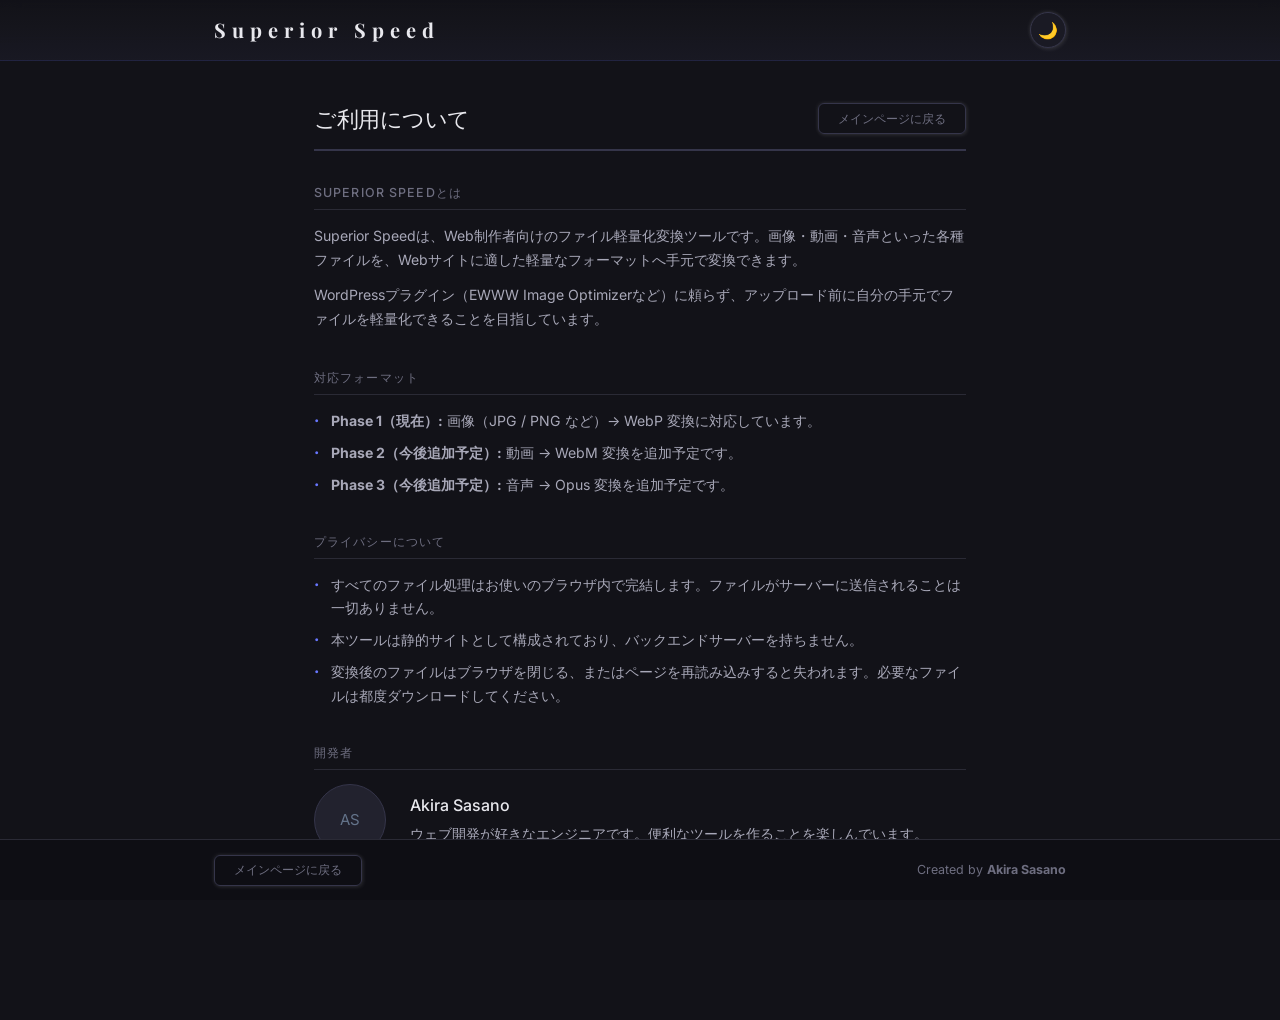
==== about.html @ 4af88aba "Initial commit: Superior Speed Phase 1 - image WebP converter" ====
<!DOCTYPE html>
<html lang="ja">
<head>
  <meta charset="UTF-8">
  <meta name="viewport" content="width=device-width, initial-scale=1">
  <title>ご利用について — Superior Speed</title>
  <link rel="preconnect" href="https://fonts.googleapis.com">
  <link rel="preconnect" href="https://fonts.gstatic.com" crossorigin>
  <link href="https://fonts.googleapis.com/css2?family=Inter:wght@400;500;600;700&family=Playfair+Display:wght@400;500;700&display=swap" rel="stylesheet">
  <link rel="stylesheet" href="css/style.css?v=1">
  <script src="js/theme.js?v=1"></script>
</head>
<body>

<!-- ===== Header ===== -->
<header id="site-header">
  <div class="header-inner">
    <a href="index.html" class="header-brand">
      <span class="header-title">Superior Speed</span>
    </a>
    <div class="header-actions">
      <button id="theme-toggle" class="icon-btn" title="テーマ切替">🌙</button>
    </div>
  </div>
</header>

<!-- ===== Content ===== -->
<div class="about-container">

  <div class="about-title-row">
    <h1 class="about-page-title">ご利用について</h1>
    <a href="index.html" class="about-page-back-btn">メインページに戻る</a>
  </div>

  <!-- 概要 -->
  <div class="about-section">
    <h2 class="about-section-title">Superior Speedとは</h2>
    <p>Superior Speedは、Web制作者向けのファイル軽量化変換ツールです。画像・動画・音声といった各種ファイルを、Webサイトに適した軽量なフォーマットへ手元で変換できます。</p>
    <p>WordPressプラグイン（EWWW Image Optimizerなど）に頼らず、アップロード前に自分の手元でファイルを軽量化できることを目指しています。</p>
  </div>

  <!-- 対応フォーマット -->
  <div class="about-section">
    <h2 class="about-section-title">対応フォーマット</h2>
    <ul class="policy-list">
      <li><strong>Phase 1（現在）:</strong> 画像（JPG / PNG など）→ WebP 変換に対応しています。</li>
      <li><strong>Phase 2（今後追加予定）:</strong> 動画 → WebM 変換を追加予定です。</li>
      <li><strong>Phase 3（今後追加予定）:</strong> 音声 → Opus 変換を追加予定です。</li>
    </ul>
  </div>

  <!-- プライバシー -->
  <div class="about-section">
    <h2 class="about-section-title">プライバシーについて</h2>
    <ul class="policy-list">
      <li>すべてのファイル処理はお使いのブラウザ内で完結します。ファイルがサーバーに送信されることは一切ありません。</li>
      <li>本ツールは静的サイトとして構成されており、バックエンドサーバーを持ちません。</li>
      <li>変換後のファイルはブラウザを閉じる、またはページを再読み込みすると失われます。必要なファイルは都度ダウンロードしてください。</li>
    </ul>
  </div>

  <!-- 作者について -->
  <div class="about-section">
    <h2 class="about-section-title">開発者</h2>
    <div class="author-card">
      <div class="author-avatar">AS</div>
      <div class="author-info">
        <div class="author-name">Akira Sasano</div>
        <div class="author-bio">ウェブ開発が好きなエンジニアです。便利なツールを作ることを楽しんでいます。</div>
      </div>
    </div>
  </div>

</div>

<!-- ===== Footer ===== -->
<footer id="site-footer">
  <div class="footer-inner">
    <a href="index.html" class="footer-about-link">メインページに戻る</a>
    <div class="footer-author">Created by <strong>Akira Sasano</strong></div>
  </div>
</footer>

</body>
</html>
---- css/style.css ----
/* =====================================================
   Superior Speed — Shared Styles  v1
   ===================================================== */

*, *::before, *::after { box-sizing: border-box; margin: 0; padding: 0; }

/* ----- Dark mode (default) ----- */
:root {
  --bg-page:       #121218;
  --bg-surface:    #1a1a24;
  --bg-elevated:   #22222e;
  --bg-input:      #1e1e2a;
  --text-primary:   #e8e8ed;
  --text-secondary: #a8a8b8;
  --text-muted:     #6e6e80;
  --text-faint:     #64748b;
  --border-subtle:  #2a2a35;
  --border-main:    #35354a;
  --border-mid:     #4e6280;
  --accent:         #6877ff;
  --accent-hover:   #5563ee;
  --accent-glow:    rgba(104, 119, 255, 0.25);
  --danger:         #ef4444;
  --danger-glow:    rgba(239, 68, 68, 0.2);
  --success-text:   #4ade80;
  --error-text:     #f87171;
  --warn-text:      #fbbf24;
  --header-bg:      rgba(18, 18, 24, 0.92);
  --footer-bg:      #0e0e14;
  --bg-stripe:      #1e1e29;
  --bg-row-hover:   #272733;
  --bg-thead:       #252531;
  --radius-sm:      6px;
  --radius-md:      6px;
  --radius-lg:      6px;
  --shadow-tight:   1px 1px 4px rgba(255, 255, 255, 0.12), -1px -1px 4px rgba(255, 255, 255, 0.06);
  --shadow-btn-color: 1px 1px 4px rgba(255, 255, 255, 0.4), 0 0 1px rgba(255, 255, 255, 0.15);
}

/* ----- Light mode overrides ----- */
html.light-mode {
  --bg-page:       #f5f5f7;
  --bg-surface:    #ffffff;
  --bg-elevated:   #ffffff;
  --bg-input:      #ededf0;
  --text-primary:   #1d1d1f;
  --text-secondary: #6e6e73;
  --text-muted:     #98989d;
  --text-faint:     #64748b;
  --border-subtle:  #d2d2d7;
  --border-main:    #c7c7cc;
  --border-mid:     #94a3b8;
  --accent:         #5a67f2;
  --accent-hover:   #4850e0;
  --success-text:   #15803d;
  --error-text:     #dc2626;
  --warn-text:      #b45309;
  --header-bg:      rgba(245, 245, 247, 0.95);
  --footer-bg:      #ededf0;
  --bg-stripe:      #f5f5f9;
  --bg-row-hover:   #ebebf0;
  --bg-thead:       #f2f2f6;
  --accent-glow:    rgba(90, 103, 242, 0.18);
  --shadow-tight:   1px 1px 4px rgba(0, 0, 0, 0.2), -1px -1px 4px rgba(0, 0, 0, 0.08);
  --shadow-btn-color: 1px 1px 4px rgba(0, 0, 0, 0.6), 0 0 1px rgba(0, 0, 0, 0.2);
}

/* ----- Base ----- */
body {
  font-family: "游ゴシック体", "Yu Gothic", "YuGothic", "Inter", "Hiragino Sans", sans-serif;
  background: var(--bg-page);
  color: var(--text-primary);
  font-size: 15px;
  line-height: 1.6;
  min-height: 100vh;
  padding-bottom: 80px;
  transition: background 0.2s, color 0.2s;
}

/* ----- Header ----- */
#site-header {
  position: sticky;
  top: 0;
  z-index: 100;
  background: linear-gradient(to bottom, rgba(18, 18, 24, 0.95), rgba(26, 26, 36, 0.90));
  backdrop-filter: blur(12px);
  -webkit-backdrop-filter: blur(12px);
  border-bottom: 1px solid rgba(104, 119, 255, 0.18);
}

html.light-mode #site-header {
  background: linear-gradient(to bottom, rgba(245, 245, 247, 0.97), rgba(255, 255, 255, 0.93));
  border-bottom: 1px solid rgba(90, 103, 242, 0.18);
}

.header-inner {
  max-width: 900px;
  margin: 0 auto;
  padding: 0.75rem 1.5rem;
  display: flex;
  align-items: center;
  justify-content: space-between;
  gap: 1rem;
}

.header-brand {
  display: flex;
  align-items: baseline;
  gap: 0.6rem;
  text-decoration: none;
  color: inherit;
}

.header-title {
  font-family: "Playfair Display", serif;
  font-size: 1.25rem;
  font-weight: 700;
  color: var(--text-primary);
  letter-spacing: 0.3em;
}

.header-sub {
  font-size: 0.75rem;
  color: var(--text-muted);
  letter-spacing: 0.04em;
}

.header-actions {
  display: flex;
  align-items: center;
  gap: 1.1rem;
}

.icon-btn {
  background: var(--bg-surface);
  border: 1px solid var(--border-main);
  border-radius: var(--radius-sm);
  color: var(--text-secondary);
  cursor: pointer;
  font-family: "游ゴシック体", "Yu Gothic", "YuGothic", "Inter", "Hiragino Sans", sans-serif;
  font-size: 0.83rem;
  font-weight: 500;
  padding: 0.4rem 0.85rem;
  display: flex;
  align-items: center;
  gap: 0.3rem;
  box-shadow: var(--shadow-tight);
  transition: border-color 0.15s, color 0.15s, background 0.15s;
  white-space: nowrap;
}

.icon-btn:hover {
  border-color: var(--accent);
  color: var(--text-primary);
  background: var(--bg-elevated);
}

/* ----- Theme toggle: circle ----- */
#theme-toggle {
  width: 36px;
  height: 36px;
  border-radius: 50%;
  padding: 0;
  justify-content: center;
  font-size: 1rem;
  position: relative;
}

#theme-toggle::after {
  content: attr(data-tooltip);
  position: absolute;
  top: calc(100% + 8px);
  right: 0;
  background: var(--bg-elevated);
  border: 1px solid var(--border-main);
  border-radius: 4px;
  color: var(--text-secondary);
  font-size: 0.72rem;
  font-weight: 500;
  padding: 0.25rem 0.6rem;
  white-space: nowrap;
  opacity: 0;
  pointer-events: none;
  transition: opacity 0.18s;
  z-index: 10;
}

#theme-toggle:hover::after { opacity: 1; }

/* ----- Container ----- */
.container {
  max-width: 900px;
  margin: 0 auto;
  padding: 40px 32px 48px;
  display: flex;
  flex-direction: column;
  gap: 32px;
}

/* ----- Card ----- */
.card {
  background: var(--bg-surface);
  border: 1px solid var(--border-main);
  border-radius: var(--radius-lg);
  padding: 1.75rem;
}

.card-title {
  font-size: 1.0rem;
  font-weight: 600;
  color: var(--text-primary);
  letter-spacing: -0.01em;
  margin-bottom: 1.4rem;
  border-left: 6px solid var(--accent);
  padding-left: 12px;
}

/* ----- Form ----- */
.form-field { display: flex; flex-direction: column; gap: 8px; }

.field-label {
  font-size: 0.8rem;
  color: var(--text-secondary);
  font-weight: 600;
  letter-spacing: 0.02em;
}

input[type="text"],
input[type="number"],
input[type="email"],
input[type="password"] {
  background: var(--bg-input);
  border: 1px solid var(--border-main);
  border-radius: var(--radius-sm);
  color: var(--text-primary);
  font-size: 0.95rem;
  padding: 0.6rem 0.9rem;
  outline: none;
  width: 100%;
  box-shadow: var(--shadow-tight);
  transition: border-color 0.18s, box-shadow 0.18s;
  font-family: "游ゴシック体", "Yu Gothic", "YuGothic", "Inter", "Hiragino Sans", sans-serif;
}

input:focus {
  border-color: var(--accent);
  box-shadow: 0 0 0 3px var(--accent-glow), 0 0 8px var(--accent-glow);
}

input::placeholder { color: var(--text-faint); }

/* Checkbox row */
.checkbox-row {
  display: flex;
  align-items: center;
  gap: 0.5rem;
  cursor: pointer;
  user-select: none;
}

.checkbox-row input[type="checkbox"] {
  accent-color: var(--accent);
  width: 16px;
  height: 16px;
  cursor: pointer;
}

.checkbox-row span { font-size: 0.88rem; color: var(--text-secondary); }

/* ----- Buttons ----- */
.btn {
  border: none;
  border-radius: var(--radius-sm);
  cursor: pointer;
  font-family: "游ゴシック体", "Yu Gothic", "YuGothic", "Inter", "Hiragino Sans", sans-serif;
  font-size: 0.92rem;
  font-weight: 600;
  padding: 0.6rem 1.4rem;
  transition: all 0.25s ease;
  white-space: nowrap;
  display: inline-flex;
  align-items: center;
  gap: 0.4rem;
  text-decoration: none;
}

.btn--primary {
  background: linear-gradient(135deg, var(--accent), #7c3aed);
  color: #fff;
  box-shadow: 0 2px 10px var(--accent-glow);
}

.btn--primary:hover:not(:disabled) {
  opacity: 0.88;
  box-shadow: 0 4px 18px rgba(99, 102, 241, 0.45);
  transform: translateY(-1px);
}

.btn--primary:disabled {
  opacity: 0.35;
  cursor: not-allowed;
  box-shadow: none;
  transform: none;
}

.btn--ghost {
  background: none;
  border: 1px solid var(--border-main);
  color: var(--text-secondary);
  box-shadow: var(--shadow-tight);
}

.btn--ghost:hover {
  border-color: var(--border-mid);
  color: var(--text-primary);
  background: var(--bg-elevated);
}

.btn--sm { padding: 0.42rem 0.9rem; font-size: 0.84rem; }

/* ----- Status message ----- */
.status-msg {
  margin-top: 1rem;
  font-size: 0.88rem;
  min-height: 1.4em;
  line-height: 1.5;
  padding: 0.55rem 0.85rem;
  border-radius: var(--radius-sm);
  display: none;
}

.status-msg.visible { display: block; }
.status-msg.success {
  color: var(--success-text);
  background: rgba(74, 222, 128, 0.07);
  border: 1px solid rgba(74, 222, 128, 0.3);
}
.status-msg.error {
  color: var(--error-text);
  background: rgba(248, 113, 113, 0.07);
  border: 1px solid rgba(248, 113, 113, 0.3);
}

html.light-mode .status-msg.success {
  background: rgba(21, 128, 61, 0.07);
  border-color: rgba(21, 128, 61, 0.3);
}
html.light-mode .status-msg.error {
  background: rgba(220, 38, 38, 0.07);
  border-color: rgba(220, 38, 38, 0.3);
}

/* ----- Footer ----- */
#site-footer {
  position: fixed;
  bottom: 0;
  left: 0;
  right: 0;
  background: var(--footer-bg);
  border-top: 1px solid var(--border-subtle);
  z-index: 50;
}

.footer-inner {
  max-width: 900px;
  margin: 0 auto;
  padding: 0.9rem 1.5rem;
  display: flex;
  align-items: center;
  justify-content: space-between;
  gap: 1.25rem;
  flex-wrap: wrap;
}

.footer-about-link {
  color: var(--text-muted);
  font-size: 0.78rem;
  text-decoration: none;
  border: 1px solid var(--border-main);
  border-radius: var(--radius-sm);
  padding: 0.28rem 1.2rem;
  box-shadow: var(--shadow-tight);
  transition: border-color 0.15s, color 0.15s;
  white-space: nowrap;
}

.footer-about-link:hover {
  border-color: var(--border-mid);
  color: var(--text-secondary);
}

.footer-notice {
  color: var(--text-muted);
  font-size: 0.78rem;
  line-height: 1.5;
}

.footer-author {
  color: var(--text-muted);
  font-size: 0.78rem;
}

/* ----- Loading spinner ----- */
.btn--loading {
  position: relative;
  color: transparent !important;
  pointer-events: none;
}

.btn--loading::after {
  content: "";
  position: absolute;
  inset: 0;
  margin: auto;
  width: 18px;
  height: 18px;
  border: 2px solid rgba(255, 255, 255, 0.3);
  border-top-color: #fff;
  border-radius: 50%;
  animation: spin 0.7s linear infinite;
}

@keyframes spin { to { transform: rotate(360deg); } }

/* =====================================================
   Tabs
   ===================================================== */

.tab-group {
  display: flex;
  gap: 0.5rem;
  margin-bottom: 1.5rem;
  flex-wrap: wrap;
}

.tab-btn {
  background: var(--bg-surface);
  border: 1px solid var(--border-main);
  border-radius: var(--radius-sm);
  color: var(--text-secondary);
  cursor: pointer;
  font-family: "游ゴシック体", "Yu Gothic", "YuGothic", "Inter", "Hiragino Sans", sans-serif;
  font-size: 0.9rem;
  font-weight: 600;
  padding: 0.65rem 1.3rem;
  box-shadow: var(--shadow-tight);
  transition: border-color 0.15s, color 0.15s, background 0.15s;
  position: relative;
}

.tab-btn:hover:not(:disabled) {
  border-color: var(--border-mid);
  color: var(--text-primary);
  background: var(--bg-elevated);
}

.tab-btn.active {
  border-color: var(--accent);
  color: var(--text-primary);
  background: rgba(104, 119, 255, 0.1);
}

.tab-btn:disabled {
  opacity: 0.4;
  cursor: not-allowed;
}

.tab-btn[title]:hover::after {
  content: attr(title);
  position: absolute;
  top: calc(100% + 8px);
  left: 50%;
  transform: translateX(-50%);
  background: var(--bg-elevated);
  border: 1px solid var(--border-main);
  border-radius: 4px;
  color: var(--text-secondary);
  font-size: 0.72rem;
  font-weight: 500;
  padding: 0.3rem 0.7rem;
  white-space: nowrap;
  z-index: 10;
}

.tab-panel { display: none; }
.tab-panel.active { display: block; }

/* =====================================================
   Dropzone
   ===================================================== */

.dropzone {
  border: 2px dashed var(--border-main);
  border-radius: var(--radius-lg);
  padding: 2.5rem 1.5rem;
  text-align: center;
  cursor: pointer;
  transition: border-color 0.18s, background 0.18s;
  background: var(--bg-elevated);
}

.dropzone:hover,
.dropzone.dragover {
  border-color: var(--accent);
  background: rgba(104, 119, 255, 0.06);
}

.dropzone-icon { font-size: 2rem; margin-bottom: 0.5rem; }

.dropzone-text {
  color: var(--text-secondary);
  font-size: 0.92rem;
}

.dropzone-hint {
  color: var(--text-muted);
  font-size: 0.78rem;
  margin-top: 0.4rem;
}

/* =====================================================
   File list (pre-conversion)
   ===================================================== */

.file-list {
  display: flex;
  flex-direction: column;
  gap: 0.75rem;
  margin-top: 1.25rem;
}

.file-item {
  background: var(--bg-elevated);
  border: 1px solid var(--border-main);
  border-radius: var(--radius-md);
  padding: 0.9rem 1.1rem;
  display: flex;
  align-items: center;
  gap: 1rem;
  flex-wrap: wrap;
}

.file-item-info {
  flex: 1;
  min-width: 180px;
  display: flex;
  flex-direction: column;
  gap: 0.2rem;
}

.file-item-name {
  font-size: 0.85rem;
  color: var(--text-secondary);
  overflow: hidden;
  text-overflow: ellipsis;
  white-space: nowrap;
}

.file-item-size {
  font-size: 0.75rem;
  color: var(--text-muted);
}

.file-item-rename {
  flex: 1;
  min-width: 200px;
}

.file-item-remove {
  background: none;
  border: none;
  color: var(--text-muted);
  cursor: pointer;
  font-size: 1rem;
  padding: 0.3rem 0.5rem;
  transition: color 0.15s;
}

.file-item-remove:hover { color: var(--error-text); }

/* =====================================================
   Convert settings
   ===================================================== */

.settings-grid {
  display: flex;
  flex-direction: column;
  gap: 1.1rem;
  margin-top: 1.25rem;
}

.slider-row {
  display: flex;
  align-items: center;
  gap: 1rem;
}

.slider-row input[type="range"] {
  flex: 1;
  accent-color: var(--accent);
  cursor: pointer;
}

.slider-value {
  font-size: 0.9rem;
  font-weight: 600;
  color: var(--text-primary);
  min-width: 3.2em;
  text-align: right;
}

.resize-row {
  display: flex;
  align-items: center;
  gap: 1rem;
  flex-wrap: wrap;
}

.resize-row input[type="number"] {
  max-width: 140px;
}

/* =====================================================
   Progress
   ===================================================== */

.progress-wrap {
  margin-top: 1.25rem;
  display: none;
  flex-direction: column;
  gap: 0.5rem;
}

.progress-wrap.visible { display: flex; }

.progress-bar-track {
  background: var(--bg-input);
  border: 1px solid var(--border-main);
  border-radius: 999px;
  height: 10px;
  overflow: hidden;
}

.progress-bar-fill {
  background: linear-gradient(135deg, var(--accent), #7c3aed);
  height: 100%;
  width: 0%;
  transition: width 0.2s ease;
}

.progress-label {
  font-size: 0.8rem;
  color: var(--text-muted);
}

/* =====================================================
   Results
   ===================================================== */

.results-section { margin-top: 1.5rem; }

.result-item {
  background: var(--bg-elevated);
  border: 1px solid var(--border-main);
  border-radius: var(--radius-md);
  padding: 0.9rem 1.1rem;
  display: flex;
  align-items: center;
  gap: 1rem;
  flex-wrap: wrap;
  margin-bottom: 0.75rem;
}

.result-name {
  flex: 1;
  min-width: 160px;
  font-size: 0.88rem;
  color: var(--text-primary);
  overflow: hidden;
  text-overflow: ellipsis;
  white-space: nowrap;
}

.result-sizes {
  font-size: 0.8rem;
  color: var(--text-muted);
  white-space: nowrap;
}

.result-reduction {
  font-size: 0.9rem;
  font-weight: 700;
  color: var(--success-text);
  white-space: nowrap;
}

.result-reduction--increase {
  color: var(--error-text);
}

.result-download {
  background: var(--accent);
  border: none;
  color: #fff;
  box-shadow: var(--shadow-btn-color);
}

.result-download:hover {
  background: var(--accent-hover);
}

.results-actions {
  margin-top: 1rem;
  display: flex;
  justify-content: flex-end;
}

/* =====================================================
   About page
   ===================================================== */

.about-container {
  max-width: 700px;
  margin: 0 auto;
  padding: 2.5rem 1.5rem 3rem;
}

.about-title-row {
  display: flex;
  align-items: center;
  justify-content: space-between;
  gap: 1rem;
  margin-bottom: 2rem;
  padding-bottom: 0.75rem;
  border-bottom: 2px solid var(--border-main);
}

.about-page-title {
  font-size: 1.4rem;
  font-weight: 500;
  color: var(--text-primary);
  letter-spacing: -0.02em;
}

.about-page-back-btn {
  color: var(--text-muted);
  font-size: 0.78rem;
  text-decoration: none;
  border: 1px solid var(--border-main);
  border-radius: var(--radius-sm);
  padding: 0.28rem 1.2rem;
  box-shadow: var(--shadow-tight);
  transition: border-color 0.15s, color 0.15s;
  white-space: nowrap;
  flex-shrink: 0;
}

.about-page-back-btn:hover {
  border-color: var(--border-mid);
  color: var(--text-secondary);
}

.about-section { margin-bottom: 2.25rem; }

.about-section-title {
  font-size: 0.78rem;
  font-weight: 500;
  color: var(--text-muted);
  text-transform: uppercase;
  letter-spacing: 0.09em;
  margin-bottom: 0.85rem;
  padding-bottom: 0.4rem;
  border-bottom: 1px solid var(--border-subtle);
}

.about-section p {
  font-size: 0.88rem;
  color: var(--text-secondary);
  line-height: 1.75;
  margin-bottom: 0.6rem;
}

.policy-list {
  list-style: none;
  display: flex;
  flex-direction: column;
  gap: 0.55rem;
}

.policy-list li {
  font-size: 0.88rem;
  color: var(--text-secondary);
  line-height: 1.65;
  padding-left: 1.2em;
  position: relative;
}

.policy-list li::before {
  content: "·";
  position: absolute;
  left: 0;
  color: var(--accent);
  font-weight: 700;
  font-size: 1.2em;
  line-height: 1.5;
}

.author-card {
  display: flex;
  align-items: center;
  gap: 1.5rem;
}

.author-avatar {
  width: 72px;
  height: 72px;
  border-radius: 50%;
  display: flex;
  align-items: center;
  justify-content: center;
  flex-shrink: 0;
  color: var(--text-faint);
  overflow: hidden;
  background: var(--bg-elevated);
  border: 1px solid var(--border-main);
}

.author-avatar img {
  width: 100%;
  height: 100%;
  object-fit: cover;
  display: block;
}

.author-info { flex: 1; min-width: 0; }

.author-name {
  font-size: 1rem;
  font-weight: 500;
  color: var(--text-primary);
  margin-bottom: 0.35rem;
}

.author-bio {
  font-size: 0.85rem;
  color: var(--text-secondary);
  line-height: 1.6;
}

/* =====================================================
   Auth Screen
   ===================================================== */

#auth-screen {
  display: none;
  position: fixed;
  inset: 0;
  z-index: 500;
  background: var(--bg-page);
  align-items: center;
  justify-content: center;
  padding: 1.5rem;
}

html.auth-required #auth-screen { display: flex; }
html.auth-required #app-content { display: none !important; }

.auth-card {
  background: var(--bg-surface);
  border: 1px solid var(--border-main);
  border-radius: var(--radius-lg);
  padding: 2.5rem 2rem;
  width: 100%;
  max-width: 400px;
  display: flex;
  flex-direction: column;
  gap: 1.1rem;
  box-shadow: 0 8px 40px rgba(0, 0, 0, 0.45);
}

html.light-mode .auth-card {
  box-shadow: 0 4px 24px rgba(0, 0, 0, 0.12);
}

.auth-logo {
  font-family: "Playfair Display", serif;
  font-size: 1.6rem;
  font-weight: 700;
  color: var(--text-primary);
  letter-spacing: 0.3em;
  text-align: center;
}

.auth-tagline {
  font-size: 0.77rem;
  color: var(--text-muted);
  text-align: center;
  letter-spacing: 0.05em;
  margin-top: -0.5rem;
}

.auth-message {
  font-size: 0.87rem;
  color: var(--text-secondary);
  text-align: center;
  padding-top: 0.6rem;
  border-top: 1px solid var(--border-subtle);
}

.auth-btn {
  width: 100%;
  justify-content: center;
  padding: 0.72rem;
}

.auth-error {
  font-size: 0.84rem;
  color: var(--error-text);
  text-align: center;
  min-height: 1.2em;
}

/* プライバシー案内（ログイン画面） */
.auth-notice {
  font-size: 0.78rem;
  color: var(--text-muted);
  text-align: center;
  line-height: 1.6;
  margin-top: 0.7rem;
  padding-top: 0.6rem;
  border-top: 1px solid var(--border-subtle);
}

/* ----- Responsive ----- */
@media (max-width: 600px) {
  .header-sub { display: none; }
  .footer-inner { flex-direction: column; align-items: flex-start; gap: 0.5rem; }
  .author-card { flex-direction: column; align-items: flex-start; gap: 1rem; }
  .file-item, .result-item { flex-direction: column; align-items: stretch; }
  .tab-group { gap: 0.4rem; }
  .tab-btn { padding: 0.55rem 0.9rem; font-size: 0.84rem; }
  .container { padding: 24px 18px 40px; }
}
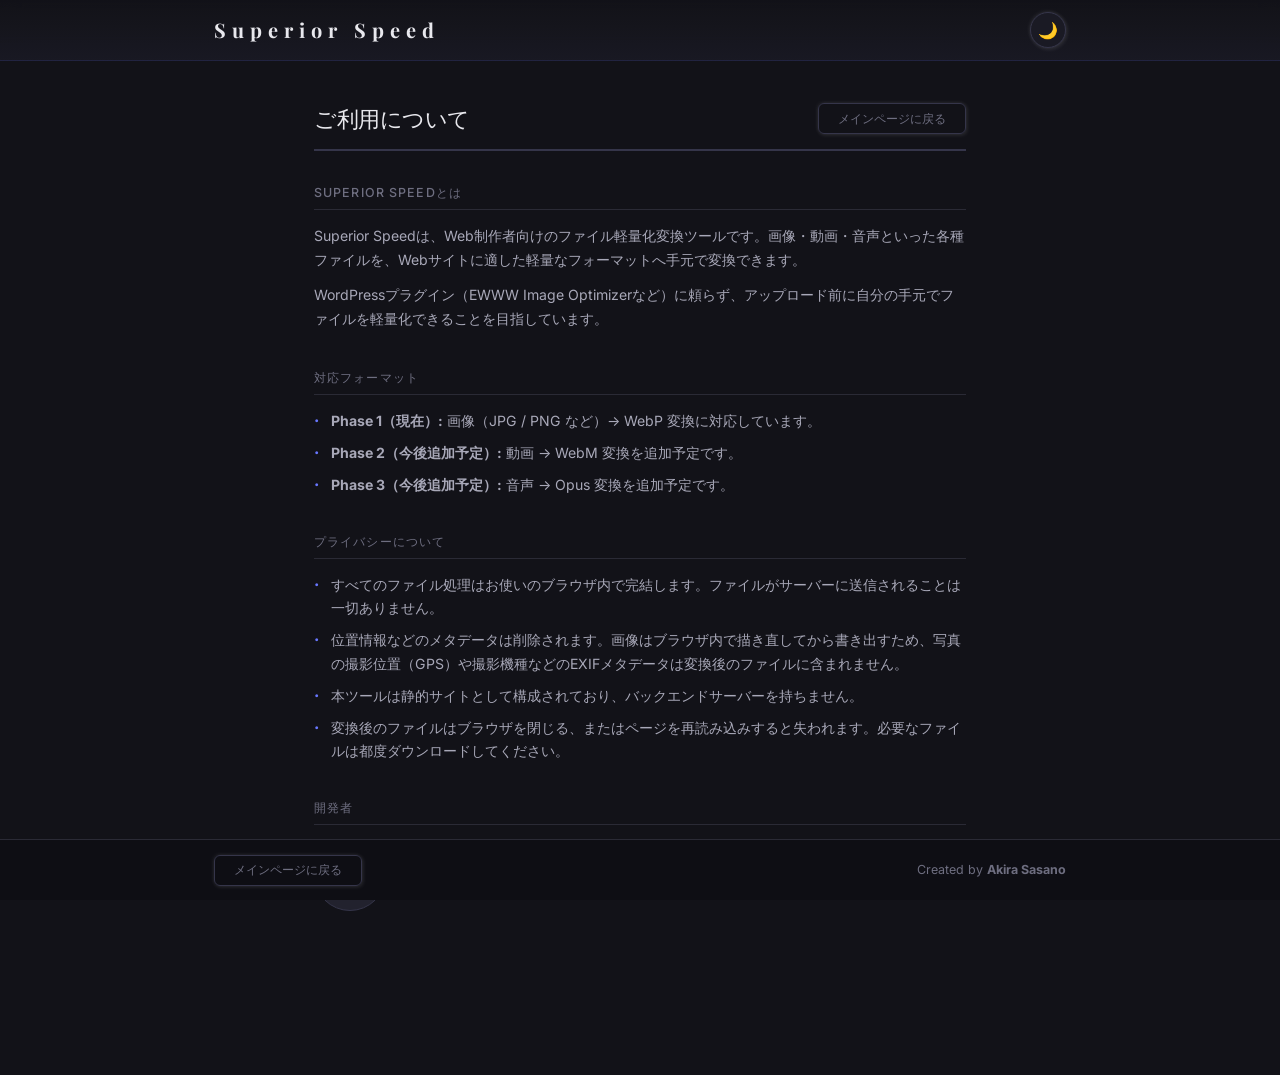
==== commit 39fe4aa6: "Phase 1.5: polish image WebP conversion (ZIP download, long-edge resize, memory cleanup, clearer err" ====
--- a/about.html
+++ b/about.html
@@ -4,11 +4,12 @@
   <meta charset="UTF-8">
   <meta name="viewport" content="width=device-width, initial-scale=1">
   <title>ご利用について — Superior Speed</title>
+  <link rel="icon" type="image/svg+xml" href="favicon.svg">
   <link rel="preconnect" href="https://fonts.googleapis.com">
   <link rel="preconnect" href="https://fonts.gstatic.com" crossorigin>
   <link href="https://fonts.googleapis.com/css2?family=Inter:wght@400;500;600;700&family=Playfair+Display:wght@400;500;700&display=swap" rel="stylesheet">
-  <link rel="stylesheet" href="css/style.css?v=1">
-  <script src="js/theme.js?v=1"></script>
+  <link rel="stylesheet" href="css/style.css?v=2">
+  <script src="js/theme.js?v=2"></script>
 </head>
 <body>
 
@@ -54,6 +55,7 @@
     <h2 class="about-section-title">プライバシーについて</h2>
     <ul class="policy-list">
       <li>すべてのファイル処理はお使いのブラウザ内で完結します。ファイルがサーバーに送信されることは一切ありません。</li>
+      <li>位置情報などのメタデータは削除されます。画像はブラウザ内で描き直してから書き出すため、写真の撮影位置（GPS）や撮影機種などのEXIFメタデータは変換後のファイルに含まれません。</li>
       <li>本ツールは静的サイトとして構成されており、バックエンドサーバーを持ちません。</li>
       <li>変換後のファイルはブラウザを閉じる、またはページを再読み込みすると失われます。必要なファイルは都度ダウンロードしてください。</li>
     </ul>
--- a/css/style.css
+++ b/css/style.css
@@ -329,7 +329,7 @@
   display: none;
 }
 
-.status-msg.visible { display: block; }
+.status-msg.visible { display: block; white-space: pre-line; }
 .status-msg.success {
   color: var(--success-text);
   background: rgba(74, 222, 128, 0.07);
@@ -341,6 +341,16 @@
   border: 1px solid rgba(248, 113, 113, 0.3);
 }
 
+.status-msg.warn {
+  color: var(--text-secondary);
+  background: rgba(251, 191, 36, 0.06);
+  border: 1px solid rgba(251, 191, 36, 0.25);
+}
+
+html.light-mode .status-msg.warn {
+  background: rgba(180, 83, 9, 0.05);
+  border-color: rgba(180, 83, 9, 0.22);
+}
 html.light-mode .status-msg.success {
   background: rgba(21, 128, 61, 0.07);
   border-color: rgba(21, 128, 61, 0.3);
@@ -620,6 +630,22 @@
   max-width: 140px;
 }
 
+.resize-row input[type="number"][aria-invalid="true"] {
+  border-color: var(--error-text);
+}
+
+.field-error {
+  font-size: 0.8rem;
+  color: var(--error-text);
+}
+
+.field-error:empty { display: none; }
+
+.settings-note {
+  font-size: 0.78rem;
+  color: var(--text-muted);
+}
+
 /* =====================================================
    Progress
    ===================================================== */
@@ -696,6 +722,20 @@
 
 .result-reduction--increase {
   color: var(--error-text);
+}
+
+.result-error {
+  flex-basis: 100%;
+  font-size: 0.8rem;
+  color: var(--error-text);
+  line-height: 1.5;
+}
+
+.result-note {
+  flex-basis: 100%;
+  font-size: 0.78rem;
+  color: var(--text-muted);
+  line-height: 1.5;
 }
 
 .result-download {
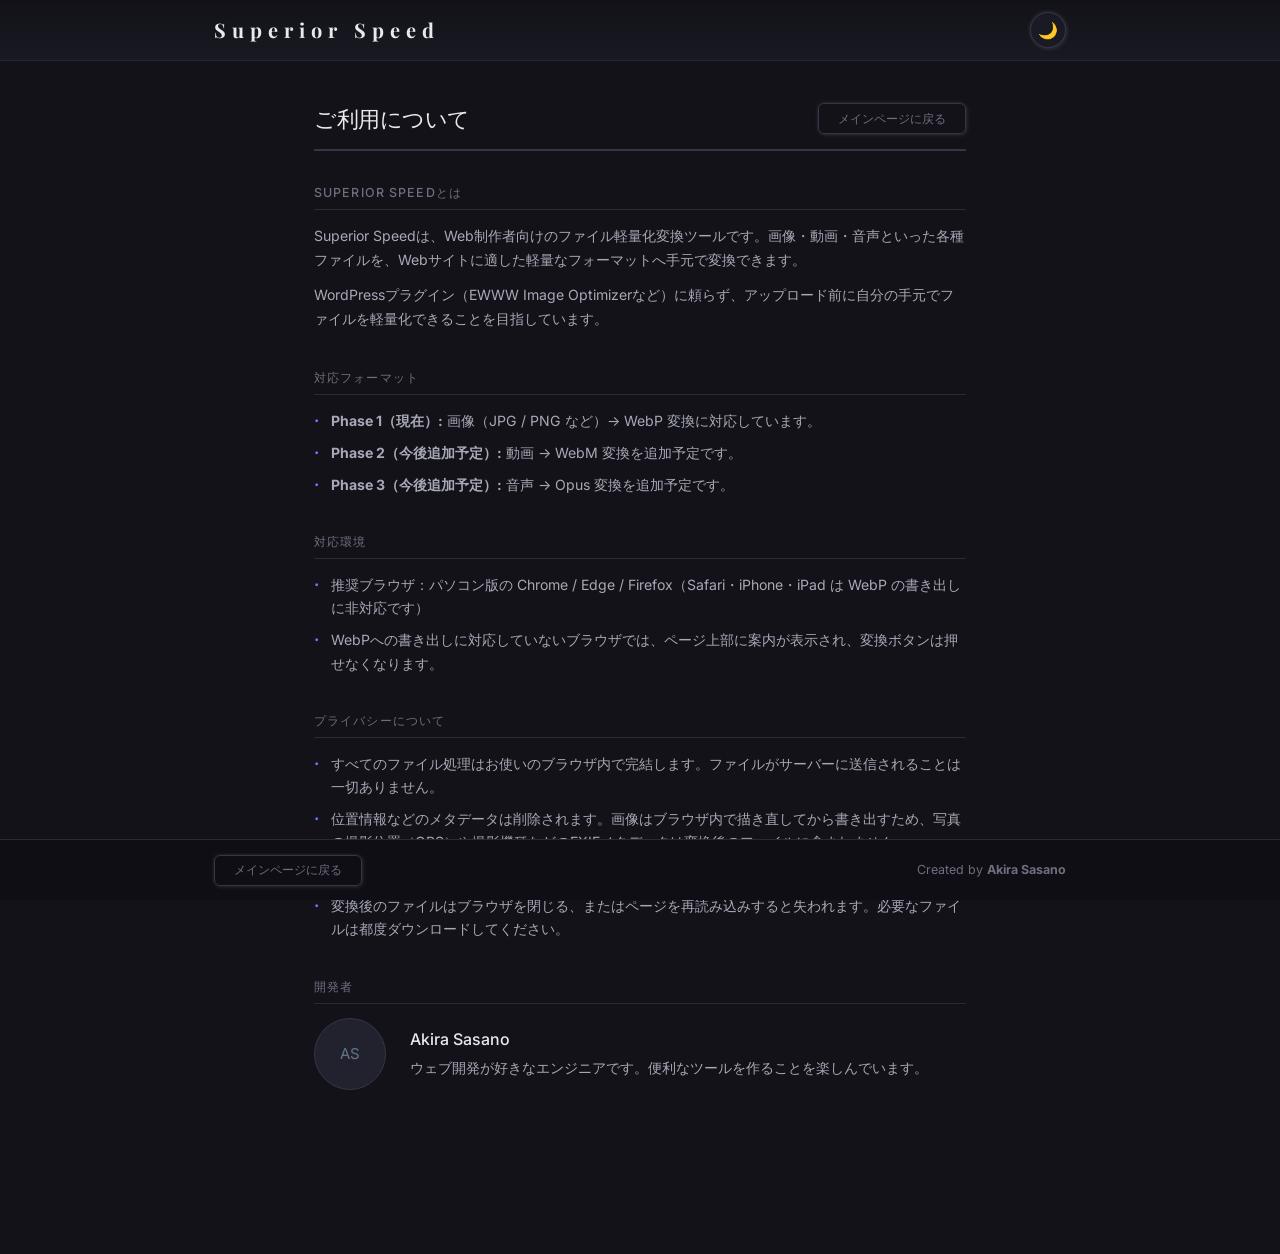
==== commit eec3c410: "Phase 1.6: add bulk sequential rename (base name + number) for large batches Co-Authored-By: Claude " ====
--- a/about.html
+++ b/about.html
@@ -8,7 +8,7 @@
   <link rel="preconnect" href="https://fonts.googleapis.com">
   <link rel="preconnect" href="https://fonts.gstatic.com" crossorigin>
   <link href="https://fonts.googleapis.com/css2?family=Inter:wght@400;500;600;700&family=Playfair+Display:wght@400;500;700&display=swap" rel="stylesheet">
-  <link rel="stylesheet" href="css/style.css?v=2">
+  <link rel="stylesheet" href="css/style.css?v=3">
   <script src="js/theme.js?v=2"></script>
 </head>
 <body>
@@ -50,6 +50,15 @@
     </ul>
   </div>
 
+  <!-- 対応環境 -->
+  <div class="about-section">
+    <h2 class="about-section-title">対応環境</h2>
+    <ul class="policy-list">
+      <li>推奨ブラウザ：パソコン版の Chrome / Edge / Firefox（Safari・iPhone・iPad は WebP の書き出しに非対応です）</li>
+      <li>WebPへの書き出しに対応していないブラウザでは、ページ上部に案内が表示され、変換ボタンは押せなくなります。</li>
+    </ul>
+  </div>
+
   <!-- プライバシー -->
   <div class="about-section">
     <h2 class="about-section-title">プライバシーについて</h2>
--- a/css/style.css
+++ b/css/style.css
@@ -197,6 +197,8 @@
   gap: 32px;
 }
 
+[hidden] { display: none !important; }
+
 /* ----- Card ----- */
 .card {
   background: var(--bg-surface);
@@ -588,6 +590,227 @@
 
 .file-item-remove:hover { color: var(--error-text); }
 
+/* ----- File list: header / compact (sequential mode) ----- */
+.file-list-header {
+  display: flex;
+  align-items: center;
+  justify-content: space-between;
+  gap: 1rem;
+  margin-top: 1.25rem;
+}
+
+.file-count {
+  font-size: 0.85rem;
+  color: var(--text-secondary);
+}
+
+.file-list-header + .file-list { margin-top: 0.6rem; }
+
+.file-list--compact { gap: 0; }
+
+.file-list--compact .file-item {
+  border-radius: 0;
+  border-bottom-width: 0;
+  padding: 0.35rem 0.5rem 0.35rem 0.9rem;
+  flex-wrap: nowrap;
+  gap: 0.75rem;
+}
+
+.file-list--compact .file-item:first-child { border-top-left-radius: var(--radius-md); border-top-right-radius: var(--radius-md); }
+.file-list--compact .file-item:last-child { border-bottom-width: 1px; border-bottom-left-radius: var(--radius-md); border-bottom-right-radius: var(--radius-md); }
+
+.file-list--compact .file-item-info {
+  flex-direction: row;
+  align-items: baseline;
+  gap: 0.75rem;
+  min-width: 0;
+}
+
+.file-list--compact .file-item-name { flex: 1; min-width: 0; }
+.file-list--compact .file-item-size { white-space: nowrap; }
+.file-list--compact .file-item-remove { font-size: 0.85rem; padding: 0.15rem 0.4rem; }
+
+.file-item-remove:disabled { opacity: 0.4; cursor: not-allowed; }
+.file-item-remove:disabled:hover { color: var(--text-muted); }
+
+/* =====================================================
+   Pickers / naming
+   ===================================================== */
+
+.picker-row {
+  display: flex;
+  align-items: center;
+  gap: 0.5rem 1rem;
+  flex-wrap: wrap;
+  margin-top: 0.85rem;
+}
+
+.btn--ghost:disabled {
+  opacity: 0.4;
+  cursor: not-allowed;
+}
+
+.dropzone.is-disabled {
+  opacity: 0.5;
+  cursor: not-allowed;
+  pointer-events: none;
+}
+
+.naming-section {
+  display: flex;
+  flex-direction: column;
+  gap: 0.6rem;
+  margin-top: 1.5rem;
+}
+
+.segmented {
+  display: inline-flex;
+  align-self: flex-start;
+  border: 1px solid var(--border-main);
+  border-radius: var(--radius-sm);
+  overflow: hidden;
+  box-shadow: var(--shadow-tight);
+}
+
+.segmented-option {
+  position: relative;
+  cursor: pointer;
+}
+
+.segmented-option + .segmented-option { border-left: 1px solid var(--border-main); }
+
+.segmented-option input {
+  position: absolute;
+  opacity: 0;
+  pointer-events: none;
+}
+
+.segmented-option span {
+  display: block;
+  padding: 0.45rem 1rem;
+  font-size: 0.85rem;
+  color: var(--text-secondary);
+  background: var(--bg-input);
+  transition: background 0.18s, color 0.18s;
+}
+
+.segmented-option input:checked + span {
+  background: var(--accent);
+  color: #fff;
+}
+
+.segmented-option input:focus-visible + span {
+  box-shadow: inset 0 0 0 2px var(--accent-glow);
+}
+
+.segmented-option input:disabled + span {
+  opacity: 0.5;
+  cursor: not-allowed;
+}
+
+.seq-settings {
+  display: grid;
+  grid-template-columns: minmax(160px, 2fr) repeat(3, minmax(110px, 1fr));
+  gap: 0.9rem;
+  margin-top: 0.4rem;
+}
+
+select {
+  background: var(--bg-input);
+  border: 1px solid var(--border-main);
+  border-radius: var(--radius-sm);
+  color: var(--text-primary);
+  font-size: 0.95rem;
+  padding: 0.6rem 0.9rem;
+  outline: none;
+  width: 100%;
+  box-shadow: var(--shadow-tight);
+  font-family: "游ゴシック体", "Yu Gothic", "YuGothic", "Inter", "Hiragino Sans", sans-serif;
+  cursor: pointer;
+}
+
+select:focus {
+  border-color: var(--accent);
+  box-shadow: 0 0 0 3px var(--accent-glow), 0 0 8px var(--accent-glow);
+}
+
+input:disabled, select:disabled { opacity: 0.55; cursor: not-allowed; }
+
+input[aria-invalid="true"] { border-color: var(--error-text); }
+
+/* ----- Name preview ----- */
+.seq-preview {
+  margin-top: 1.5rem;
+  display: flex;
+  flex-direction: column;
+  gap: 0.6rem;
+}
+
+.seq-preview-list {
+  list-style: none;
+  background: var(--bg-elevated);
+  border: 1px solid var(--border-main);
+  border-radius: var(--radius-md);
+  padding: 0.5rem 0.9rem;
+  font-size: 0.82rem;
+}
+
+.seq-preview-row {
+  display: grid;
+  grid-template-columns: minmax(0, 1fr) auto minmax(0, max-content);
+  gap: 0.75rem;
+  padding: 0.2rem 0;
+}
+
+.seq-preview-from {
+  color: var(--text-muted);
+  overflow: hidden;
+  text-overflow: ellipsis;
+  white-space: nowrap;
+}
+
+.seq-preview-arrow { color: var(--text-faint); }
+
+.seq-preview-to {
+  color: var(--text-primary);
+  overflow: hidden;
+  text-overflow: ellipsis;
+  white-space: nowrap;
+}
+
+.seq-preview-to--placeholder { color: var(--text-faint); }
+
+.seq-preview-gap {
+  color: var(--text-faint);
+  padding: 0.2rem 0;
+  text-align: center;
+}
+
+.seq-preview-footer {
+  display: flex;
+  align-items: center;
+  justify-content: space-between;
+  gap: 0.75rem;
+  flex-wrap: wrap;
+}
+
+/* ----- Unsupported browser banner ----- */
+.notice-banner {
+  margin-bottom: 1.25rem;
+  padding: 0.75rem 1rem;
+  border-radius: var(--radius-sm);
+  font-size: 0.88rem;
+  line-height: 1.5;
+  color: var(--warn-text);
+  background: rgba(251, 191, 36, 0.07);
+  border: 1px solid rgba(251, 191, 36, 0.3);
+}
+
+html.light-mode .notice-banner {
+  background: rgba(180, 83, 9, 0.06);
+  border-color: rgba(180, 83, 9, 0.28);
+}
+
 /* =====================================================
    Convert settings
    ===================================================== */
@@ -628,10 +851,6 @@
 
 .resize-row input[type="number"] {
   max-width: 140px;
-}
-
-.resize-row input[type="number"][aria-invalid="true"] {
-  border-color: var(--error-text);
 }
 
 .field-error {
@@ -748,6 +967,31 @@
 .result-download:hover {
   background: var(--accent-hover);
 }
+
+.results-summary {
+  font-size: 0.9rem;
+  font-weight: 600;
+  color: var(--text-primary);
+  margin-bottom: 0.9rem;
+}
+
+.results-summary-failed { color: var(--error-text); }
+
+/* Many results: one line per success so the list stays scannable */
+.results-list--compact .result-item {
+  padding: 0.35rem 0.5rem 0.35rem 0.9rem;
+  margin-bottom: 0;
+  border-radius: 0;
+  border-bottom-width: 0;
+  gap: 0.75rem;
+}
+
+.results-list--compact .result-item:first-child { border-top-left-radius: var(--radius-md); border-top-right-radius: var(--radius-md); }
+.results-list--compact .result-item:last-child { border-bottom-width: 1px; border-bottom-left-radius: var(--radius-md); border-bottom-right-radius: var(--radius-md); }
+.results-list--compact .result-name { font-size: 0.82rem; }
+.results-list--compact .result-reduction { font-size: 0.8rem; min-width: 3.5em; text-align: right; }
+.results-list--compact .result-download { padding: 0.25rem 0.7rem; font-size: 0.78rem; }
+.results-list--compact .result-item--error { padding-top: 0.5rem; padding-bottom: 0.5rem; }
 
 .results-actions {
   margin-top: 1rem;
@@ -977,6 +1221,15 @@
   .footer-inner { flex-direction: column; align-items: flex-start; gap: 0.5rem; }
   .author-card { flex-direction: column; align-items: flex-start; gap: 1rem; }
   .file-item, .result-item { flex-direction: column; align-items: stretch; }
+  .file-list--compact .file-item { flex-direction: row; align-items: center; }
+  .results-list--compact .result-item { flex-direction: row; flex-wrap: wrap; align-items: center; }
+  .results-list--compact .result-item { flex-wrap: wrap; row-gap: 0.25rem; }
+  .results-list--compact .result-name { flex-basis: 100%; }
+  .results-list--compact .result-item { column-gap: 0.5rem; }
+  .results-list--compact .result-sizes { flex: 1; min-width: 0; overflow: hidden; text-overflow: ellipsis; font-size: 0.75rem; }
+  .results-list--compact .result-reduction { min-width: 0; }
+  .seq-settings { grid-template-columns: 1fr 1fr; }
+  .seq-settings > :first-child { grid-column: 1 / -1; }
   .tab-group { gap: 0.4rem; }
   .tab-btn { padding: 0.55rem 0.9rem; font-size: 0.84rem; }
   .container { padding: 24px 18px 40px; }
